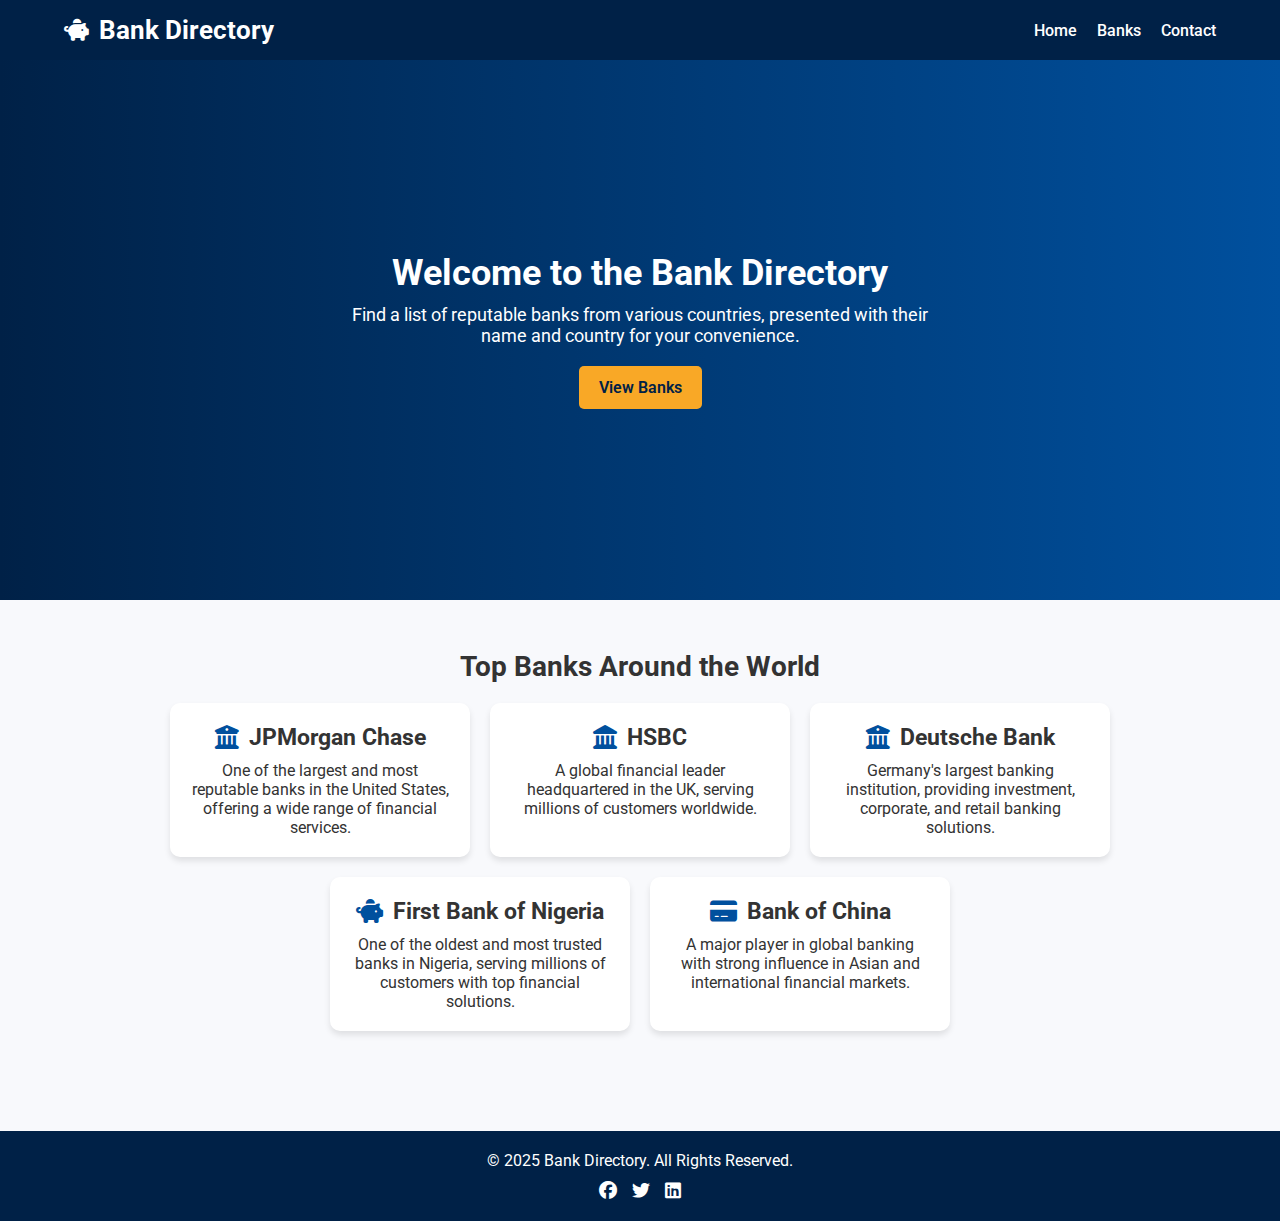
==== bank.html @ 36ea6846 "Added a loading page" ====
<!DOCTYPE html>
<html lang="en">

<head>
    <meta charset="UTF-8">
    <meta name="viewport" content="width=device-width, initial-scale=1.0">

    <!-- Google Fonts -->
    <link rel="preconnect" href="https://fonts.googleapis.com">
    <link rel="preconnect" href="https://fonts.gstatic.com" crossorigin>
    <link href="https://fonts.googleapis.com/css2?family=Roboto:wght@300;400;500;700&display=swap" rel="stylesheet">

    <!-- CSS Link -->
    <link rel="stylesheet" href="style.css">

    <!-- Font Awesome -->
    <link rel="stylesheet" href="https://cdnjs.cloudflare.com/ajax/libs/font-awesome/6.7.2/css/all.min.css"
        integrity="sha512-Evv84Mr4kqVGRNSgIGL/F/aIDqQb7xQ2vcrdIwxfjThSH8CSR7PBEakCr51Ck+w+/U6swU2Im1vVX0SVk9ABhg=="
        crossorigin="anonymous" referrerpolicy="no-referrer" />

    <!-- Title -->
    <title>Bank Directory</title>
</head>

<body>

    <!-- Header -->
    <header>
        <nav class="navbar">
            <div class="logo">
                <i class="fa-solid fa-piggy-bank"></i>
                <h3>Bank Directory</h3>
            </div>
            <ul class="nav-links">
                <li><a href="#home">Home</a></li>
                <li><a href="#banks">Banks</a></li>
                <li><a href="#contact">Contact</a></li>
            </ul>
        </nav>
    </header>

    <!-- Hero Section -->
    <section class="hero-section">
        <div class="hero-content">
            <h1>Welcome to the Bank Directory</h1>
            <p>Find a list of reputable banks from various countries, presented with their name and country for your convenience.</p>
            <a href="#banks" class="btn">View Banks</a>
        </div>
    </section>

    <!-- Bank List Section -->
    <div class="bank-list">
        <h2 id="banks">Top Banks Around the World</h2>

        <!-- bank-content -->
        <div class="bank-content">

            <!-- Bank 1 -->
            <div class="bank">
                <div class="bank-text">
                    <i class="fa-solid fa-university"></i>
                    <h3>JPMorgan Chase</h3>
                </div>
                <p>One of the largest and most reputable banks in the United States, offering a wide range of financial services.</p>
            </div>

            <!-- Bank 2 -->
            <div class="bank">
                <div class="bank-text">
                    <i class="fa-solid fa-landmark"></i>
                    <h3>HSBC</h3>
                </div>
                <p>A global financial leader headquartered in the UK, serving millions of customers worldwide.</p>
            </div>

            <!-- Bank 3 -->
            <div class="bank">
                <div class="bank-text">
                    <i class="fa-solid fa-building-columns"></i>
                    <h3>Deutsche Bank</h3>
                </div>
                <p>Germany's largest banking institution, providing investment, corporate, and retail banking solutions.</p>
            </div>

            <!-- Bank 4 -->
            <div class="bank">
                <div class="bank-text">
                    <i class="fa-solid fa-piggy-bank"></i>
                    <h3>First Bank of Nigeria</h3>
                </div>
                <p>One of the oldest and most trusted banks in Nigeria, serving millions of customers with top financial solutions.</p>
            </div>

            <!-- Bank 5 -->
            <div class="bank">
                <div class="bank-text">
                    <i class="fa-solid fa-credit-card"></i>
                    <h3>Bank of China</h3>
                </div>
                <p>A major player in global banking with strong influence in Asian and international financial markets.</p>
            </div>

        </div>
    </div>

    <!-- Footer -->
    <footer>
        <p>&copy; 2025 Bank Directory. All Rights Reserved.</p>
        <div class="social-icons">
            <a href="#"><i class="fab fa-facebook"></i></a>
            <a href="#"><i class="fab fa-twitter"></i></a>
            <a href="#"><i class="fab fa-linkedin"></i></a>
        </div>
    </footer>

</body>

</html>
---- style.css ----
/* Universal Selector */
* {
    margin: 0;
    padding: 0;
    box-sizing: border-box;
    font-family: 'Roboto', sans-serif;
    scroll-behavior: smooth;
}

/* Body */
body {
    background-color: #f8f9fc;
    color: #333;
}

/* Navbar */
.navbar {
    display: flex;
    justify-content: space-between;
    align-items: center;
    padding: 15px 5%;
    background-color: #002147;
    color: white;
}

.logo {
    display: flex;
    align-items: center;
    font-size: 22px;
    font-weight: 600;
}

.logo i {
    margin-right: 10px;
}

.nav-links {
    display: flex;
    list-style: none;
    gap: 20px;
}

.nav-links a {
    text-decoration: none;
    color: white;
    font-weight: 500;
    transition: color 0.3s;
}

.nav-links a:hover {
    color: #f9a826;
}

/* Hero Section */
.hero-section {
    display: flex;
    justify-content: center;
    align-items: center;
    height: 60vh;
    background: linear-gradient(to right, #002147, #00509e);
    color: white;
    text-align: center;
    padding: 20px;
}

.hero-content {
    max-width: 600px;
}

.hero-content h1 {
    font-size: 36px;
    margin-bottom: 10px;
}

.hero-content p {
    font-size: 18px;
    margin-bottom: 20px;
}

.btn {
    display: inline-block;
    background-color: #f9a826;
    color: #002147;
    padding: 12px 20px;
    font-weight: 600;
    text-decoration: none;
    border-radius: 5px;
    transition: background 0.3s;
}

.btn:hover {
    background-color: #d88b00;
}

/* Bank List Section */
.bank-list {
    text-align: center;
    padding: 50px 5%;
}

.bank-list h2 {
    font-size: 28px;
    margin-bottom: 20px;
}

.bank-content {
    display: flex;
    flex-wrap: wrap;
    justify-content: center;
    gap: 20px;
}

/* Individual Bank */
.bank {
    display: flex;
    flex-direction: column;
    align-items: center;
    background: white;
    padding: 20px;
    border-radius: 10px;
    box-shadow: 0 4px 6px rgba(0, 0, 0, 0.1);
    transition: transform 0.3s, box-shadow 0.3s;
    width: 300px;
}

.bank:hover {
    transform: translateY(-15px);
    box-shadow: 0 6px 12px rgba(0, 0, 0, 0.15);
}

.bank-text {
    display: flex;
    align-items: center;
    gap: 10px;
    font-size: 20px;
    font-weight: 600;
    margin-bottom: 10px;
}

.bank-text i {
    font-size: 24px;
    color: #00509e;
}

/* Footer */
footer {
    display: flex;
    flex-direction: column;
    align-items: center;
    background-color: #002147;
    color: white;
    padding: 20px;
    margin-top: 50px;
}

.social-icons {
    display: flex;
    gap: 15px;
    margin-top: 10px;
}

.social-icons a {
    color: white;
    font-size: 18px;
    transition: color 0.3s;
}

.social-icons a:hover {
    color: #f9a826;
}

/* Responsive Design */
@media (max-width: 768px) {
    .navbar {
        flex-direction: column;
        text-align: center;
    }

    .nav-links {
        flex-direction: column;
        padding-top: 10px;
    }

    .hero-content h1 {
        font-size: 28px;
    }

    .bank-content {
        flex-direction: column;
        align-items: center;
    }
}
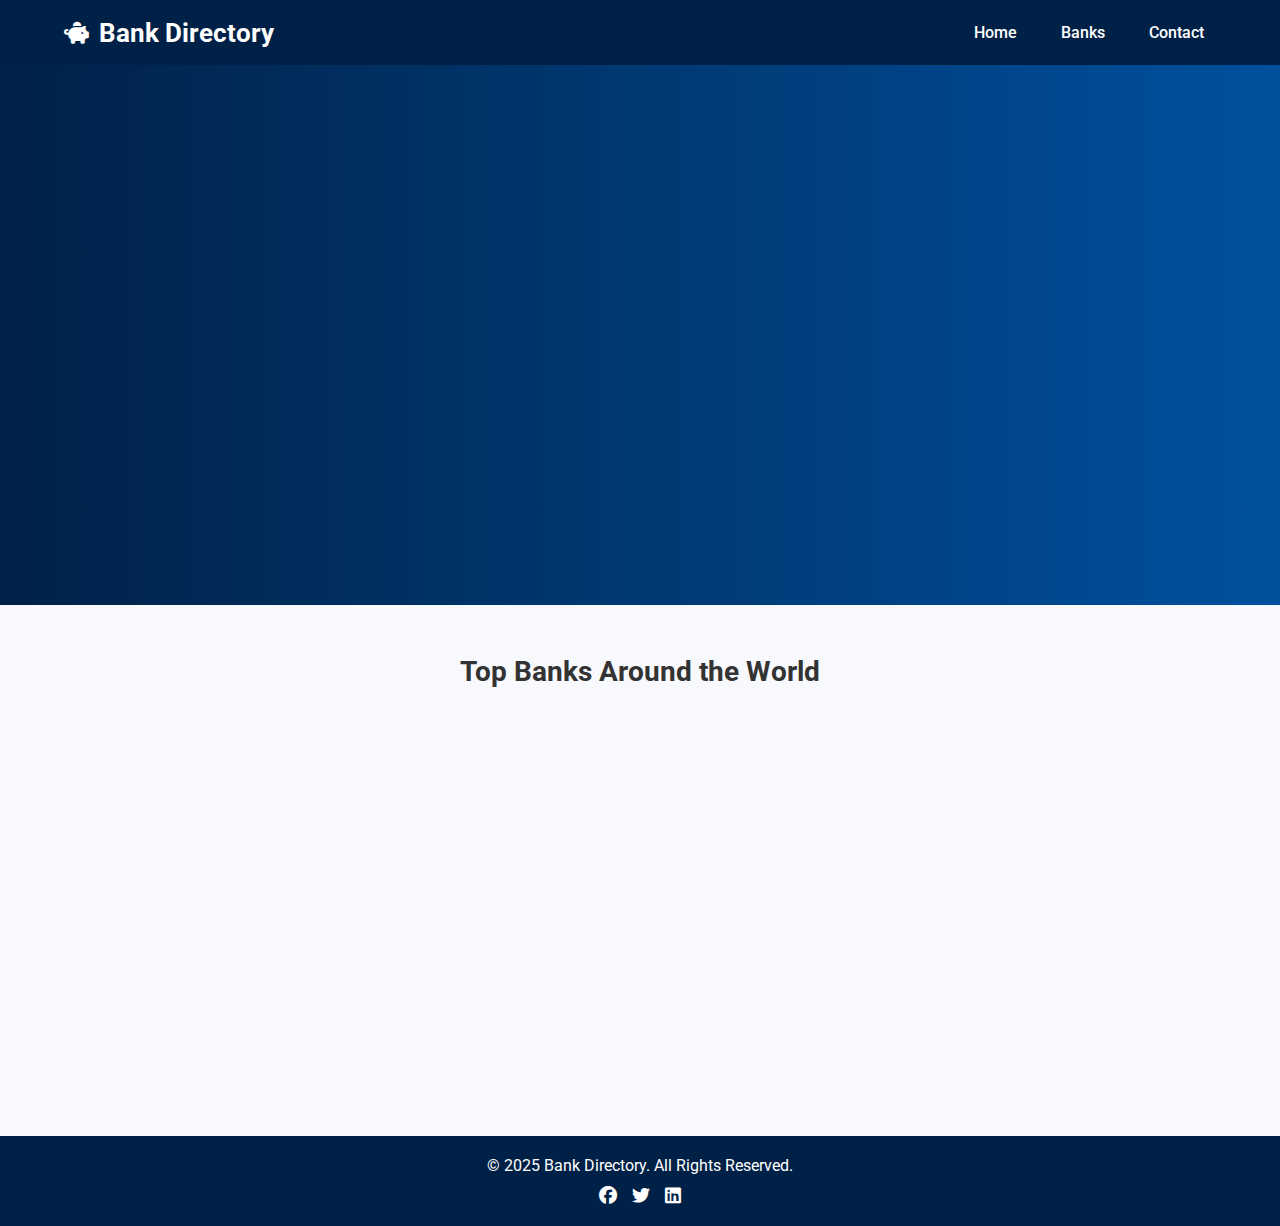
==== commit 66d1455f: "added more animations" ====
--- a/bank.html
+++ b/bank.html
@@ -4,6 +4,9 @@
 <head>
     <meta charset="UTF-8">
     <meta name="viewport" content="width=device-width, initial-scale=1.0">
+
+    <!-- favicon -->
+    <link rel="shortcut icon" href="asset/bank-icon.png" type="image/x-icon">
 
     <!-- Google Fonts -->
     <link rel="preconnect" href="https://fonts.googleapis.com">
@@ -43,8 +46,24 @@
     <section class="hero-section">
         <div class="hero-content">
             <h1>Welcome to the Bank Directory</h1>
-            <p>Find a list of reputable banks from various countries, presented with their name and country for your convenience.</p>
-            <a href="#banks" class="btn">View Banks</a>
+            <p>Find a list of reputable banks from various countries, presented with their name and country for your
+                convenience.</p>
+            <!-- From Uiverse.io by gharsh11032000 -->
+            <button class="animated-button">
+                <svg viewBox="0 0 24 24" class="arr-2" xmlns="http://www.w3.org/2000/svg">
+                    <path
+                        d="M16.1716 10.9999L10.8076 5.63589L12.2218 4.22168L20 11.9999L12.2218 19.778L10.8076 18.3638L16.1716 12.9999H4V10.9999H16.1716Z">
+                    </path>
+                </svg>
+                <span class="text">View Banks</span>
+                <span class="circle"></span>
+                <svg viewBox="0 0 24 24" class="arr-1" xmlns="http://www.w3.org/2000/svg">
+                    <path
+                        d="M16.1716 10.9999L10.8076 5.63589L12.2218 4.22168L20 11.9999L12.2218 19.778L10.8076 18.3638L16.1716 12.9999H4V10.9999H16.1716Z">
+                    </path>
+                </svg>
+            </button>
+
         </div>
     </section>
 
@@ -61,7 +80,8 @@
                     <i class="fa-solid fa-university"></i>
                     <h3>JPMorgan Chase</h3>
                 </div>
-                <p>One of the largest and most reputable banks in the United States, offering a wide range of financial services.</p>
+                <p>One of the largest and most reputable banks in the United States, offering a wide range of financial
+                    services.</p>
             </div>
 
             <!-- Bank 2 -->
@@ -79,7 +99,8 @@
                     <i class="fa-solid fa-building-columns"></i>
                     <h3>Deutsche Bank</h3>
                 </div>
-                <p>Germany's largest banking institution, providing investment, corporate, and retail banking solutions.</p>
+                <p>Germany's largest banking institution, providing investment, corporate, and retail banking solutions.
+                </p>
             </div>
 
             <!-- Bank 4 -->
@@ -88,7 +109,8 @@
                     <i class="fa-solid fa-piggy-bank"></i>
                     <h3>First Bank of Nigeria</h3>
                 </div>
-                <p>One of the oldest and most trusted banks in Nigeria, serving millions of customers with top financial solutions.</p>
+                <p>One of the oldest and most trusted banks in Nigeria, serving millions of customers with top financial
+                    solutions.</p>
             </div>
 
             <!-- Bank 5 -->
@@ -97,7 +119,8 @@
                     <i class="fa-solid fa-credit-card"></i>
                     <h3>Bank of China</h3>
                 </div>
-                <p>A major player in global banking with strong influence in Asian and international financial markets.</p>
+                <p>A major player in global banking with strong influence in Asian and international financial markets.
+                </p>
             </div>
 
         </div>
@@ -115,4 +138,4 @@
 
 </body>
 
-</html>
+</html>--- a/style.css
+++ b/style.css
@@ -23,6 +23,7 @@
     color: white;
 }
 
+/* Logo */
 .logo {
     display: flex;
     align-items: center;
@@ -34,23 +35,55 @@
     margin-right: 10px;
 }
 
+/* Nav Links */
 .nav-links {
     display: flex;
     list-style: none;
     gap: 20px;
 }
 
+.nav-links li {
+    position: relative;
+    padding: 8px 12px;
+    overflow: hidden;
+    transition: transform 0.3s ease-in-out;
+}
+
+.nav-links li::before {
+    content: "";
+    position: absolute;
+    bottom: 0;
+    left: 50%;
+    width: 0%;
+    height: 3px;
+    background-color: #f9a826;
+    transition: all 0.4s ease-in-out;
+    transform: translateX(-50%);
+}
+
+.nav-links li:hover {
+    transform: translateY(-3px); 
+}
+
+.nav-links li:hover::before {
+    width: 100%;
+}
+
 .nav-links a {
     text-decoration: none;
     color: white;
     font-weight: 500;
     transition: color 0.3s;
+    display: inline-block;
+    position: relative;
+    z-index: 1;
 }
 
 .nav-links a:hover {
     color: #f9a826;
 }
 
+
 /* Hero Section */
 .hero-section {
     display: flex;
@@ -63,9 +96,31 @@
     padding: 20px;
 }
 
+/* Hero Content Animation */
 .hero-content {
     max-width: 600px;
-}
+    display: flex;
+    flex-direction: column;
+    justify-content: center;
+    
+    /* Animation */
+    opacity: 0;
+    transform: translateY(50px);
+    animation: fadeSlideUp 1s ease-in-out forwards;
+}
+
+/* Keyframes for Animation */
+@keyframes fadeSlideUp {
+    from {
+        opacity: 0;
+        transform: translateY(50px);
+    }
+    to {
+        opacity: 1;
+        transform: translateY(0);
+    }
+}
+
 
 .hero-content h1 {
     font-size: 36px;
@@ -77,20 +132,99 @@
     margin-bottom: 20px;
 }
 
-.btn {
-    display: inline-block;
+/* From Uiverse.io by gharsh11032000 */
+.animated-button {
+    width: auto;
+    padding: 12px 36px;
+    position: relative;
+    display: flex;
+    align-items: center;
+    gap: 4px;
+    border: 4px solid;
+    border-color: transparent;
+    font-size: 16px;
+    background-color: inherit;
+    border-radius: 100px;
+    font-weight: 600;
+    color: #f9a826;
+    box-shadow: 0 0 0 2px #f9a826;
+    cursor: pointer;
+    overflow: hidden;
+    transition: all 0.6s cubic-bezier(0.23, 1, 0.32, 1);
+    margin: 0 auto;
+    justify-content: center;
+}
+
+
+.animated-button svg {
+    position: absolute;
+    width: 24px;
+    fill: #f9a826;
+    z-index: 9;
+    transition: all 0.8s cubic-bezier(0.23, 1, 0.32, 1);
+}
+
+.animated-button .arr-1 {
+    right: 16px;
+}
+
+.animated-button .arr-2 {
+    left: -25%;
+}
+
+.animated-button .circle {
+    position: absolute;
+    top: 50%;
+    left: 50%;
+    transform: translate(-50%, -50%);
+    width: 20px;
+    height: 20px;
     background-color: #f9a826;
-    color: #002147;
-    padding: 12px 20px;
-    font-weight: 600;
-    text-decoration: none;
-    border-radius: 5px;
-    transition: background 0.3s;
-}
-
-.btn:hover {
-    background-color: #d88b00;
-}
+    border-radius: 50%;
+    opacity: 0;
+    transition: all 0.8s cubic-bezier(0.23, 1, 0.32, 1);
+}
+
+.animated-button .text {
+    position: relative;
+    z-index: 1;
+    transform: translateX(-12px);
+    transition: all 0.8s cubic-bezier(0.23, 1, 0.32, 1);
+}
+
+.animated-button:hover {
+    box-shadow: 0 0 0 12px transparent;
+    color: #212121;
+    border-radius: 12px;
+}
+
+.animated-button:hover .arr-1 {
+    right: -25%;
+}
+
+.animated-button:hover .arr-2 {
+    left: 16px;
+}
+
+.animated-button:hover .text {
+    transform: translateX(12px);
+}
+
+.animated-button:hover svg {
+    fill: #212121;
+}
+
+.animated-button:active {
+    scale: 0.95;
+    box-shadow: 0 0 0 4px #f9a826;
+}
+
+.animated-button:hover .circle {
+    width: 220px;
+    height: 220px;
+    opacity: 1;
+}
+
 
 /* Bank List Section */
 .bank-list {
@@ -98,11 +232,13 @@
     padding: 50px 5%;
 }
 
+/* Section Title */
 .bank-list h2 {
     font-size: 28px;
     margin-bottom: 20px;
 }
 
+/* Bank Content Container */
 .bank-content {
     display: flex;
     flex-wrap: wrap;
@@ -110,7 +246,7 @@
     gap: 20px;
 }
 
-/* Individual Bank */
+/* Individual Bank Card */
 .bank {
     display: flex;
     flex-direction: column;
@@ -119,15 +255,30 @@
     padding: 20px;
     border-radius: 10px;
     box-shadow: 0 4px 6px rgba(0, 0, 0, 0.1);
-    transition: transform 0.3s, box-shadow 0.3s;
+    transition: transform 0.3s ease-in-out, box-shadow 0.3s ease-in-out, background 0.5s;
     width: 300px;
-}
-
+
+    /* Fade-in Animation */
+    opacity: 0;
+    transform: translateY(30px);
+    animation: fadeInUp 1s ease-in-out forwards;
+}
+
+/* Staggered Delay for Each Card */
+.bank:nth-child(1) { animation-delay: 0.2s; }
+.bank:nth-child(2) { animation-delay: 0.4s; }
+.bank:nth-child(3) { animation-delay: 0.6s; }
+.bank:nth-child(4) { animation-delay: 0.8s; }
+.bank:nth-child(5) { animation-delay: 1s; }
+
+/* Hover Effects */
 .bank:hover {
-    transform: translateY(-15px);
-    box-shadow: 0 6px 12px rgba(0, 0, 0, 0.15);
-}
-
+    transform: translateY(-15px) scale(1.05);
+    box-shadow: 0 10px 20px rgba(0, 0, 0, 0.2);
+    background: #f9f9f9;
+}
+
+/* Bank Text */
 .bank-text {
     display: flex;
     align-items: center;
@@ -137,10 +288,30 @@
     margin-bottom: 10px;
 }
 
+/* Icons */
 .bank-text i {
     font-size: 24px;
     color: #00509e;
-}
+    transition: transform 0.3s ease-in-out;
+}
+
+/* Rotate Icon on Hover */
+.bank:hover .bank-text i {
+    transform: rotate(360deg);
+}
+
+/* Fade-In Keyframes */
+@keyframes fadeInUp {
+    from {
+        opacity: 0;
+        transform: translateY(30px);
+    }
+    to {
+        opacity: 1;
+        transform: translateY(0);
+    }
+}
+
 
 /* Footer */
 footer {
@@ -189,4 +360,4 @@
         flex-direction: column;
         align-items: center;
     }
-}
+}